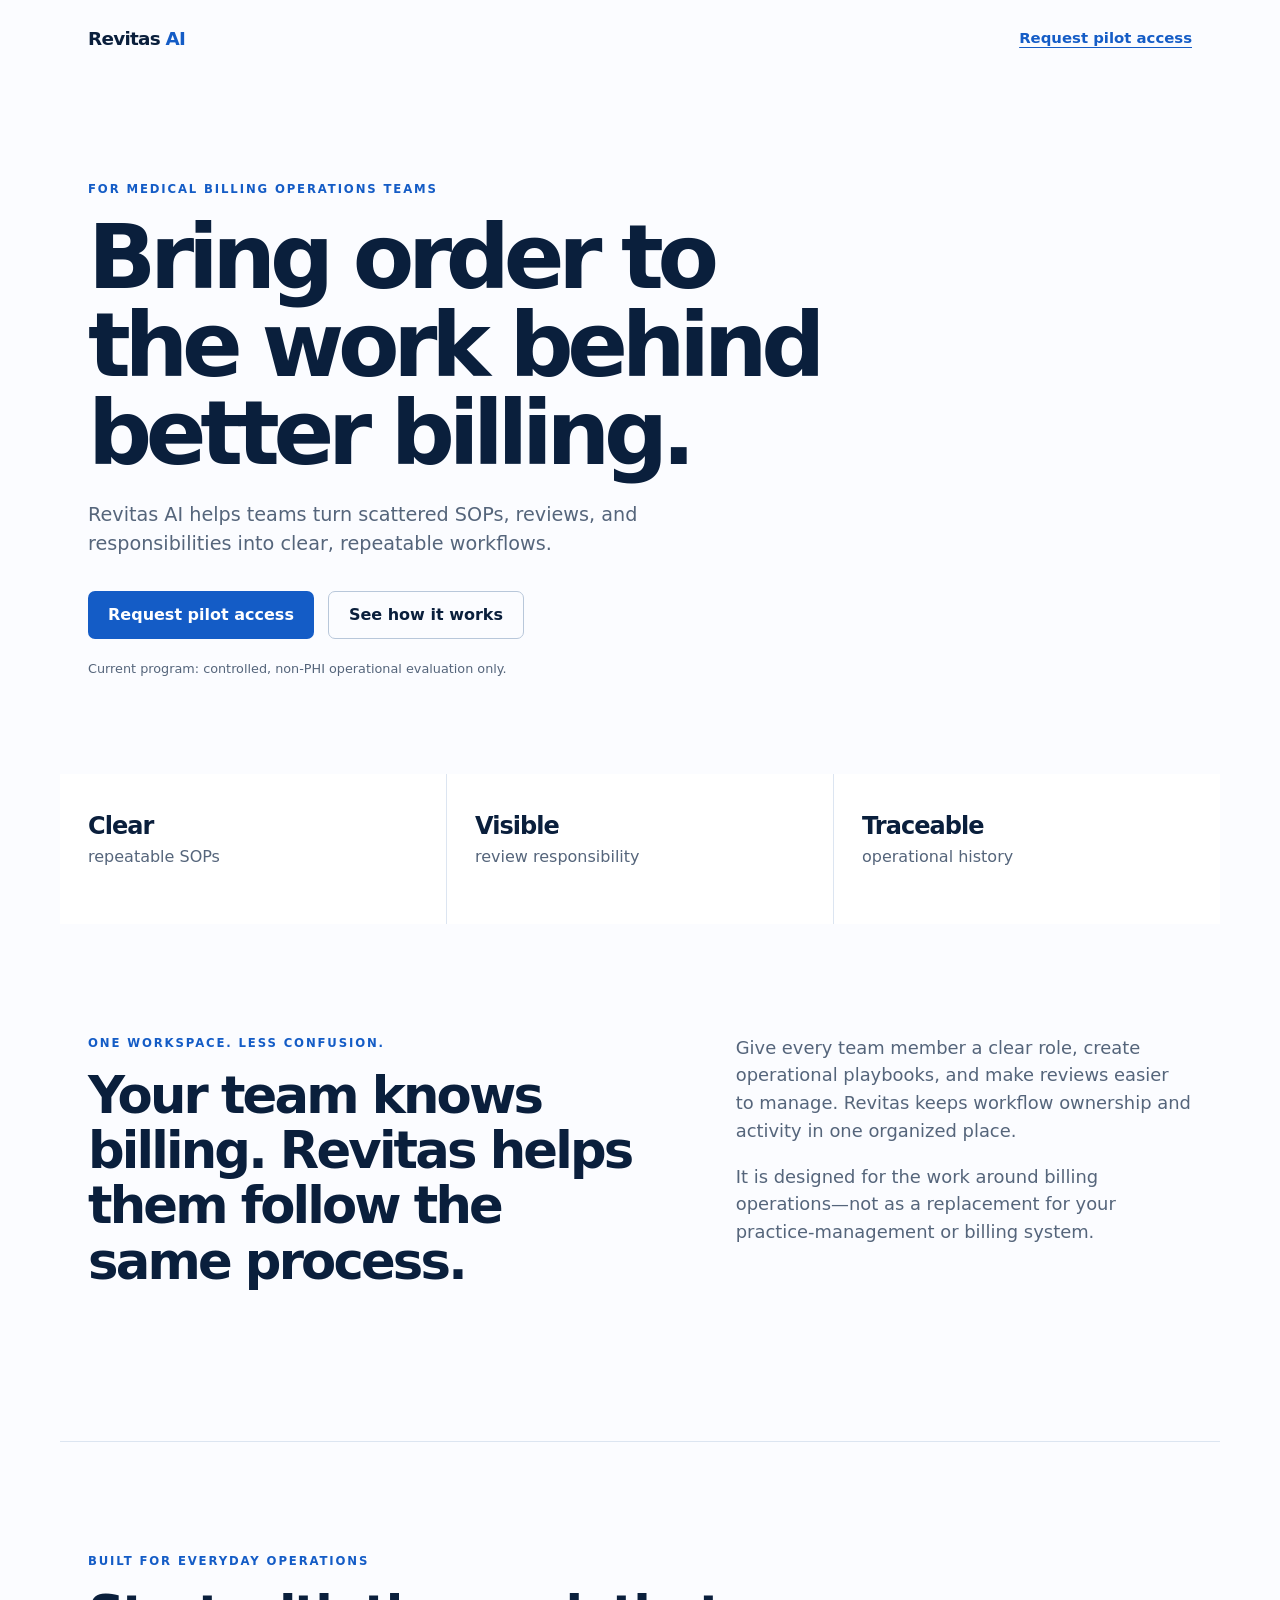
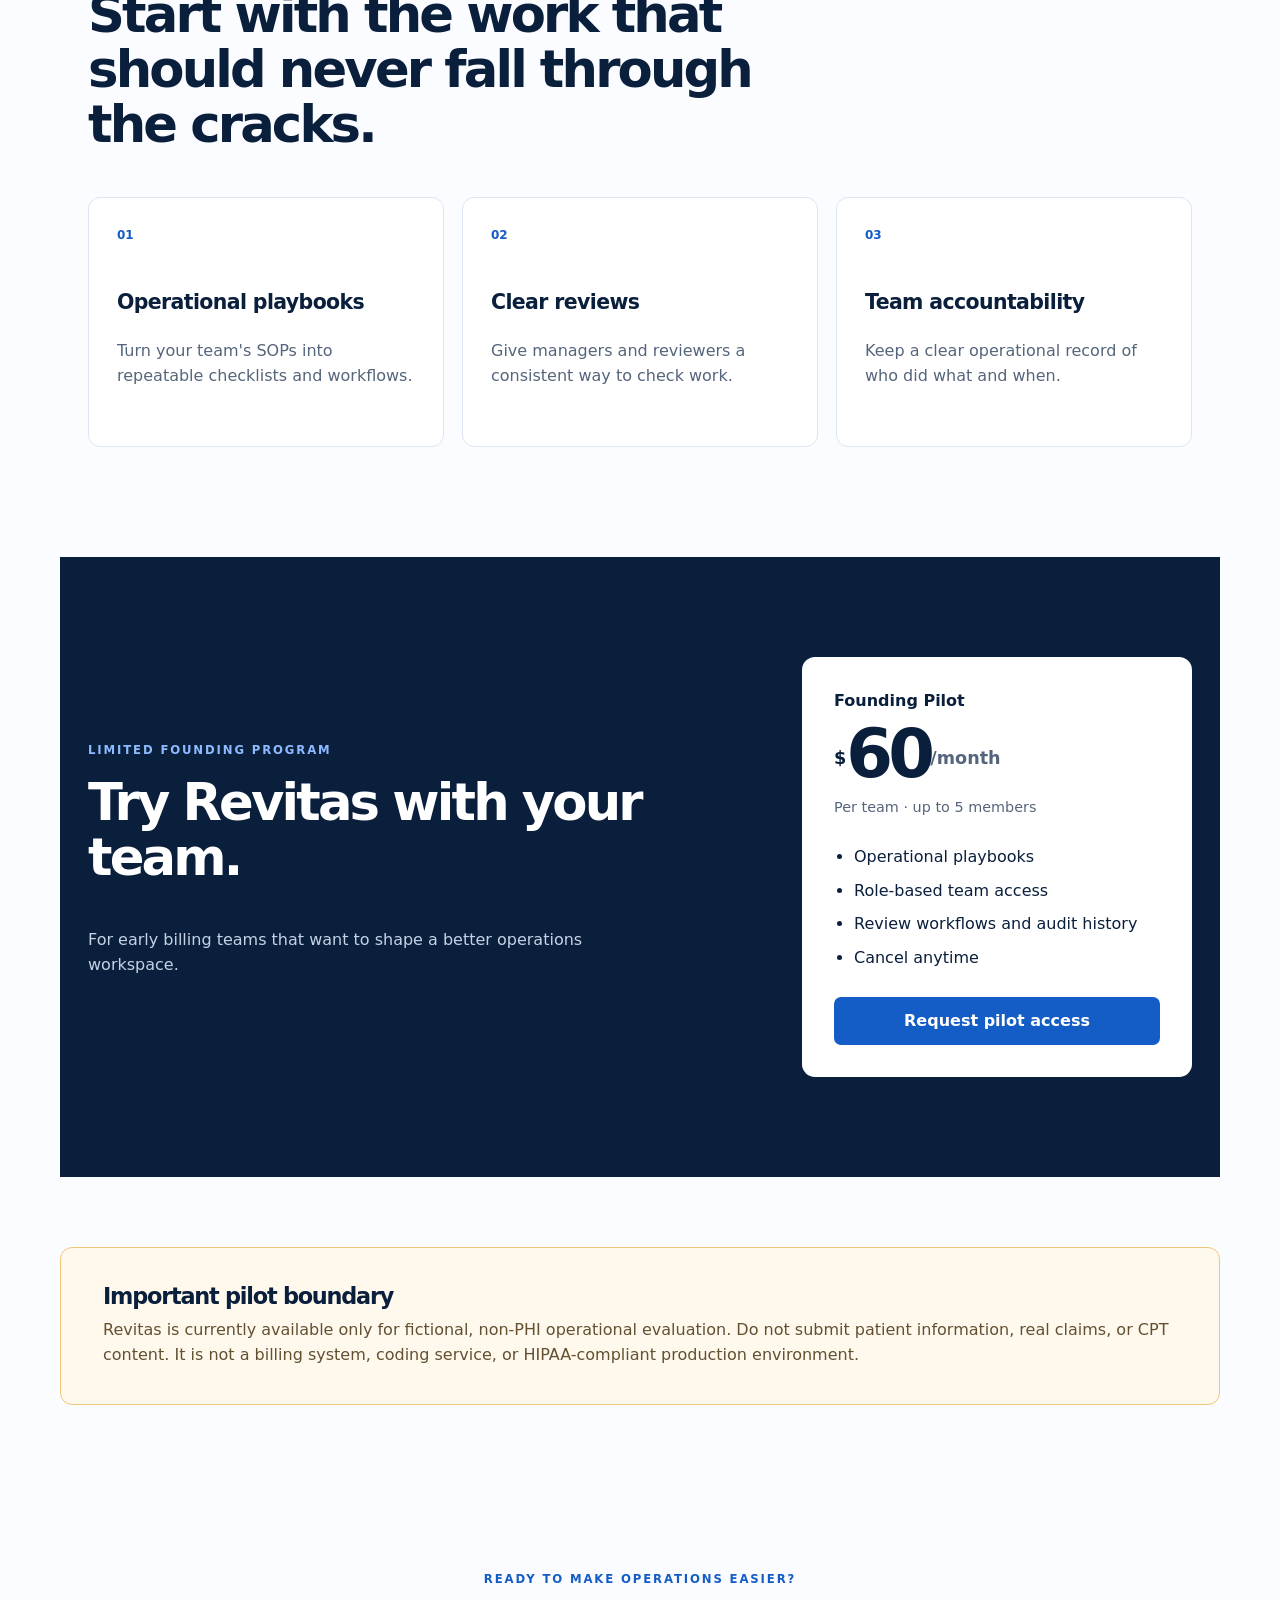
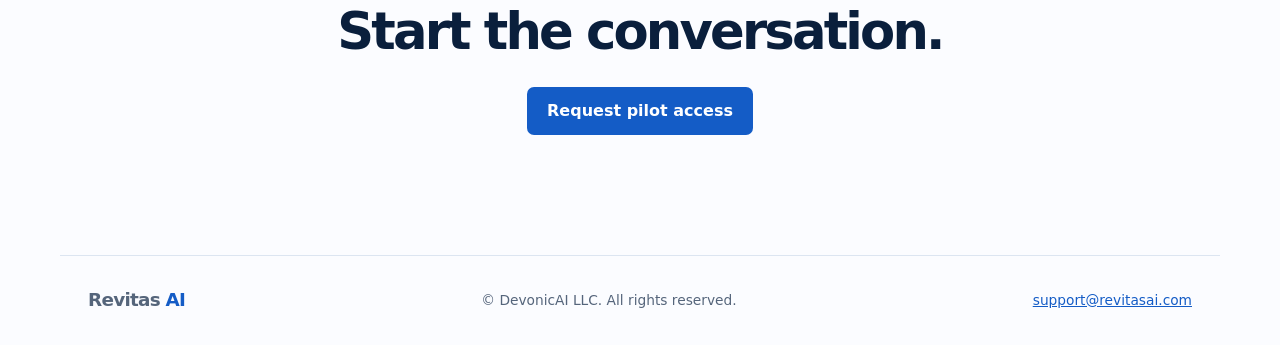
==== index.html @ 9c8fc2b5 "Add files via upload" ====
<!doctype html>
<html lang="en">
  <head>
    <meta charset="UTF-8" />
    <meta name="viewport" content="width=device-width, initial-scale=1.0" />
    <meta name="description" content="Revitas AI helps medical billing teams organize SOPs, reviews, and operational accountability." />
    <title>Revitas AI | Organized billing operations</title>
    <link rel="stylesheet" href="styles.css" />
  </head>
  <body>
    <header class="site-header">
      <a class="brand" href="#top" aria-label="Revitas AI home">Revitas <span>AI</span></a>
      <a class="header-cta" href="mailto:support@revitasai.com?subject=Revitas%20Founding%20Pilot%20request">Request pilot access</a>
    </header>

    <main id="top">
      <section class="hero">
        <p class="eyebrow">For medical billing operations teams</p>
        <h1>Bring order to the work behind better billing.</h1>
        <p class="lead">Revitas AI helps teams turn scattered SOPs, reviews, and responsibilities into clear, repeatable workflows.</p>
        <div class="actions">
          <a class="button primary" href="mailto:support@revitasai.com?subject=Revitas%20Founding%20Pilot%20request">Request pilot access</a>
          <a class="button secondary" href="#how-it-works">See how it works</a>
        </div>
        <p class="fine-print">Current program: controlled, non-PHI operational evaluation only.</p>
      </section>

      <section class="proof" aria-label="Operational outcomes">
        <article><strong>Clear</strong><span>repeatable SOPs</span></article>
        <article><strong>Visible</strong><span>review responsibility</span></article>
        <article><strong>Traceable</strong><span>operational history</span></article>
      </section>

      <section id="how-it-works" class="section split">
        <div>
          <p class="eyebrow">One workspace. Less confusion.</p>
          <h2>Your team knows billing. Revitas helps them follow the same process.</h2>
        </div>
        <div class="copy">
          <p>Give every team member a clear role, create operational playbooks, and make reviews easier to manage. Revitas keeps workflow ownership and activity in one organized place.</p>
          <p>It is designed for the work around billing operations—not as a replacement for your practice-management or billing system.</p>
        </div>
      </section>

      <section class="section cards-section">
        <p class="eyebrow">Built for everyday operations</p>
        <h2>Start with the work that should never fall through the cracks.</h2>
        <div class="cards">
          <article class="card">
            <div class="number">01</div>
            <h3>Operational playbooks</h3>
            <p>Turn your team's SOPs into repeatable checklists and workflows.</p>
          </article>
          <article class="card">
            <div class="number">02</div>
            <h3>Clear reviews</h3>
            <p>Give managers and reviewers a consistent way to check work.</p>
          </article>
          <article class="card">
            <div class="number">03</div>
            <h3>Team accountability</h3>
            <p>Keep a clear operational record of who did what and when.</p>
          </article>
        </div>
      </section>

      <section class="pricing">
        <div>
          <p class="eyebrow">Limited founding program</p>
          <h2>Try Revitas with your team.</h2>
          <p>For early billing teams that want to shape a better operations workspace.</p>
        </div>
        <article class="price-card">
          <p class="plan">Founding Pilot</p>
          <p class="price"><span>$</span>60<small>/month</small></p>
          <p class="seat-note">Per team · up to 5 members</p>
          <ul>
            <li>Operational playbooks</li>
            <li>Role-based team access</li>
            <li>Review workflows and audit history</li>
            <li>Cancel anytime</li>
          </ul>
          <a class="button primary full" href="mailto:support@revitasai.com?subject=Revitas%20Founding%20Pilot%20request">Request pilot access</a>
        </article>
      </section>

      <section class="notice">
        <h2>Important pilot boundary</h2>
        <p>Revitas is currently available only for fictional, non-PHI operational evaluation. Do not submit patient information, real claims, or CPT content. It is not a billing system, coding service, or HIPAA-compliant production environment.</p>
      </section>

      <section class="closing">
        <p class="eyebrow">Ready to make operations easier?</p>
        <h2>Start the conversation.</h2>
        <a class="button primary" href="mailto:support@revitasai.com?subject=Revitas%20Founding%20Pilot%20request">Request pilot access</a>
      </section>
    </main>

    <footer>
      <a class="brand" href="#top">Revitas <span>AI</span></a>
      <p>© <span id="year"></span> DevonicAI LLC. All rights reserved.</p>
      <a href="mailto:support@revitasai.com">support@revitasai.com</a>
    </footer>
    <script src="script.js"></script>
  </body>
</html>
---- styles.css ----
:root { --ink:#0a1f3c; --blue:#145cc6; --sky:#eaf2ff; --line:#dce5f1; --muted:#55657b; --paper:#fbfcff; }
* { box-sizing:border-box; }
html { scroll-behavior:smooth; }
body { margin:0; background:var(--paper); color:var(--ink); font:16px/1.55 Inter, ui-sans-serif, system-ui, -apple-system, BlinkMacSystemFont, "Segoe UI", sans-serif; }
a { color:inherit; }
.site-header, main > section, footer { max-width:1160px; margin:0 auto; }
.site-header { height:78px; display:flex; align-items:center; justify-content:space-between; padding:0 28px; }
.brand { font-size:1.15rem; font-weight:800; text-decoration:none; letter-spacing:-.04em; }
.brand span { color:var(--blue); }
.header-cta { color:var(--blue); font-size:.93rem; font-weight:700; text-underline-offset:4px; }
.hero { padding:102px 28px 82px; max-width:850px; margin-left:max(0px, calc((100vw - 1160px)/2)); }
.eyebrow { margin:0 0 16px; color:var(--blue); font-size:.73rem; font-weight:800; letter-spacing:.16em; text-transform:uppercase; }
h1,h2,h3,p { margin-top:0; }
h1 { max-width:780px; margin-bottom:22px; font-size:clamp(3.2rem,7vw,6.4rem); line-height:.98; letter-spacing:-.07em; }
h2 { max-width:720px; font-size:clamp(2rem,4vw,3.5rem); line-height:1.08; letter-spacing:-.055em; }
h3 { font-size:1.28rem; letter-spacing:-.03em; }
.lead { max-width:650px; color:var(--muted); font-size:1.2rem; }
.actions { display:flex; gap:14px; flex-wrap:wrap; margin-top:32px; }
.button { display:inline-flex; align-items:center; justify-content:center; min-height:48px; padding:0 20px; border-radius:7px; font-weight:800; text-decoration:none; }
.primary { background:var(--blue); color:#fff; }
.secondary { border:1px solid #b8c7da; }
.fine-print { margin-top:20px; color:var(--muted); font-size:.8rem; }
.proof { display:grid; grid-template-columns:repeat(3,1fr); gap:1px; background:var(--line); }
.proof article { min-height:150px; padding:34px 28px; background:#fff; }
.proof strong { display:block; font-size:1.5rem; letter-spacing:-.04em; }
.proof span { color:var(--muted); }
.section { padding:110px 28px; }
.split { display:grid; grid-template-columns:1.1fr .9fr; gap:90px; }
.copy { color:var(--muted); font-size:1.12rem; }
.cards-section { border-top:1px solid var(--line); }
.cards { display:grid; grid-template-columns:repeat(3,1fr); gap:18px; margin-top:45px; }
.card { min-height:250px; padding:28px; border:1px solid var(--line); background:#fff; border-radius:12px; }
.number { margin-bottom:42px; color:var(--blue); font-size:.75rem; font-weight:800; }
.card p { color:var(--muted); }
.pricing { display:grid; grid-template-columns:1fr 390px; gap:70px; align-items:center; padding:100px 28px; background:var(--ink); color:#fff; }
.pricing > div { padding-left:0; }
.pricing .eyebrow { color:#8ebaff; }
.pricing > div > p:last-child { color:#c5d2e5; max-width:500px; }
.price-card { padding:32px; border-radius:13px; background:#fff; color:var(--ink); }
.plan { margin-bottom:7px; font-weight:800; }
.price { margin-bottom:0; font-size:4.2rem; font-weight:800; letter-spacing:-.07em; line-height:1; }
.price span,.price small { font-size:1.1rem; letter-spacing:0; vertical-align:middle; }
.price small { color:var(--muted); font-weight:600; }
.seat-note { margin-top:8px; color:var(--muted); font-size:.9rem; }
ul { padding-left:20px; margin:26px 0; }
li { margin:9px 0; }
.full { width:100%; }
.notice { margin:70px auto; padding:36px 42px; border:1px solid #f0c77a; border-radius:12px; background:#fff9ed; }
.notice h2 { margin-bottom:10px; font-size:1.4rem; }
.notice p { margin-bottom:0; color:#625031; }
.closing { padding:95px 28px 120px; text-align:center; }
.closing h2 { margin:0 auto 28px; }
footer { display:flex; align-items:center; justify-content:space-between; gap:18px; padding:30px 28px; border-top:1px solid var(--line); color:var(--muted); font-size:.86rem; }
footer p { margin:0; }
footer a:last-child { color:var(--blue); }
@media (max-width:760px) { .site-header { padding:0 20px; } .header-cta { font-size:.8rem; } .hero { padding:70px 20px 60px; } .proof,.cards,.split,.pricing { grid-template-columns:1fr; } .proof article { min-height:auto; } .section,.pricing { padding:70px 20px; } .split { gap:20px; } .pricing { gap:36px; } .notice { margin:35px 20px; padding:28px 24px; } footer { flex-direction:column; align-items:flex-start; padding:28px 20px; } }
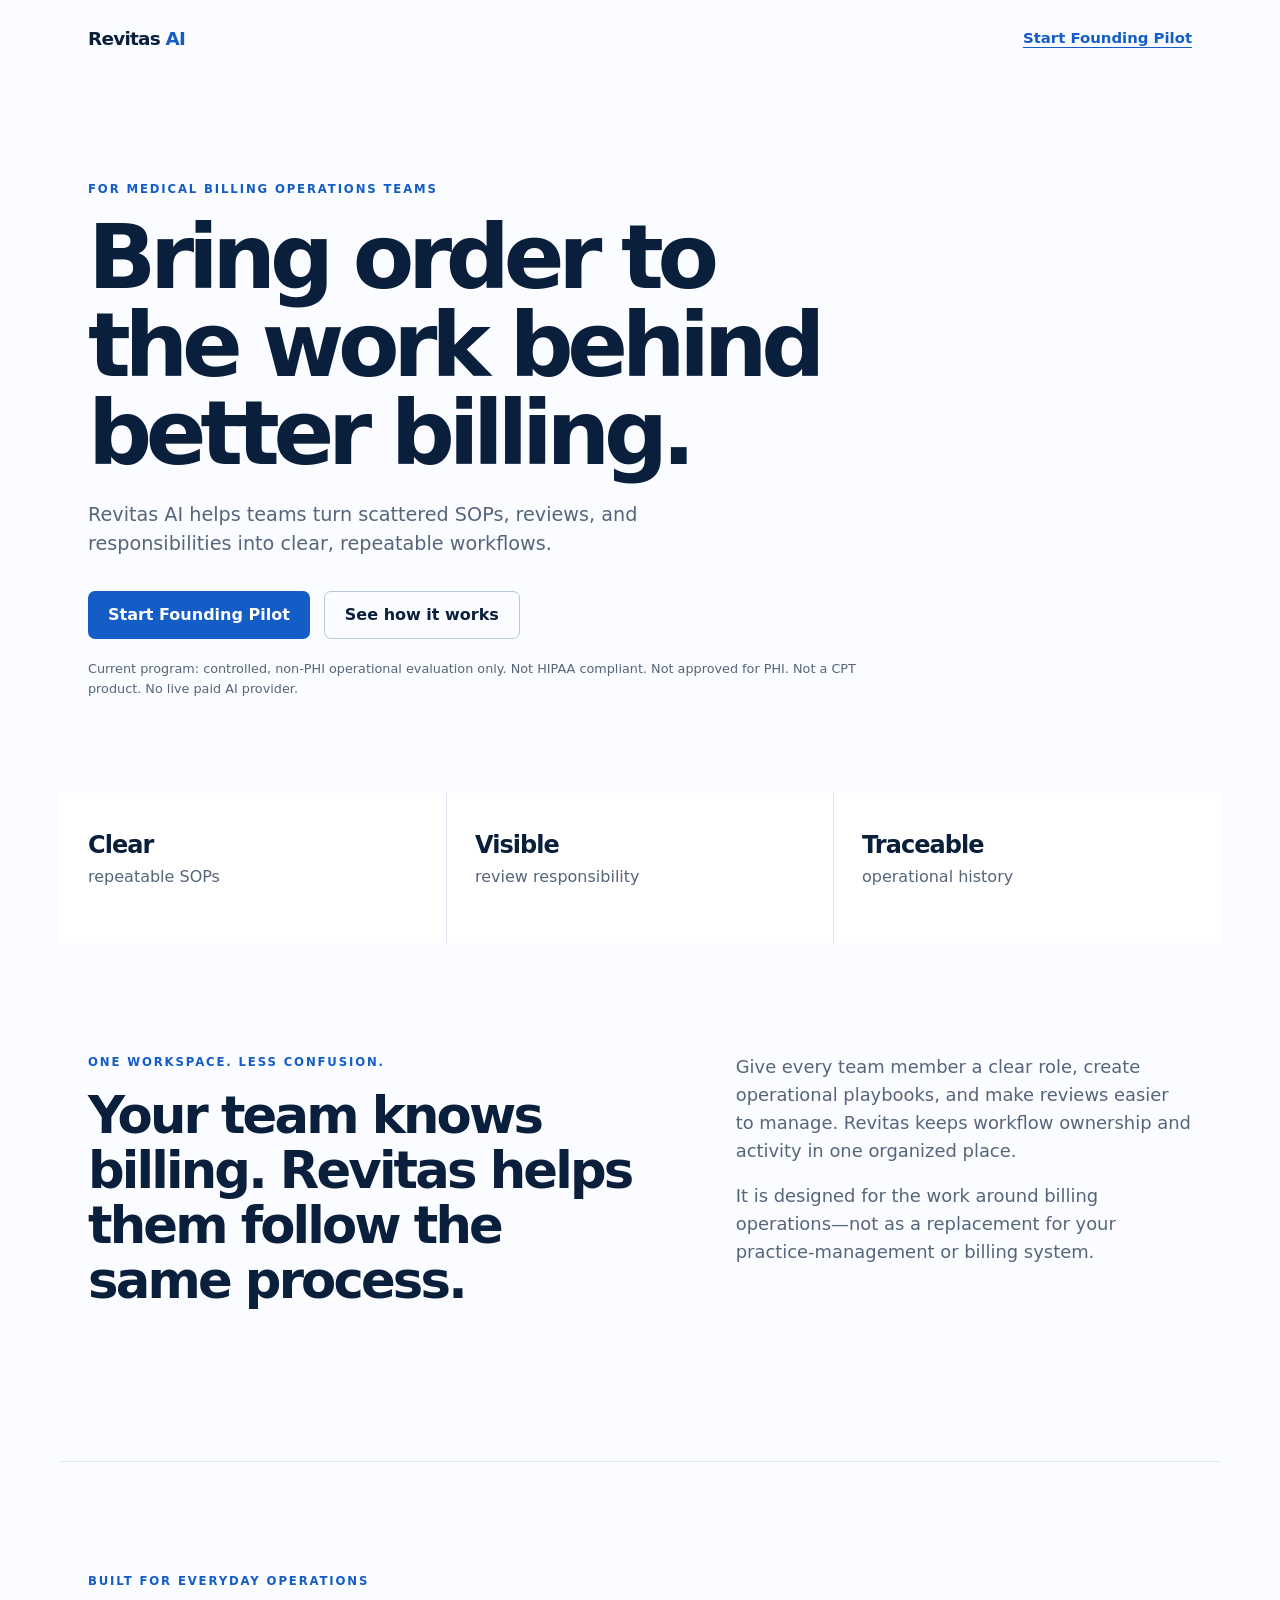
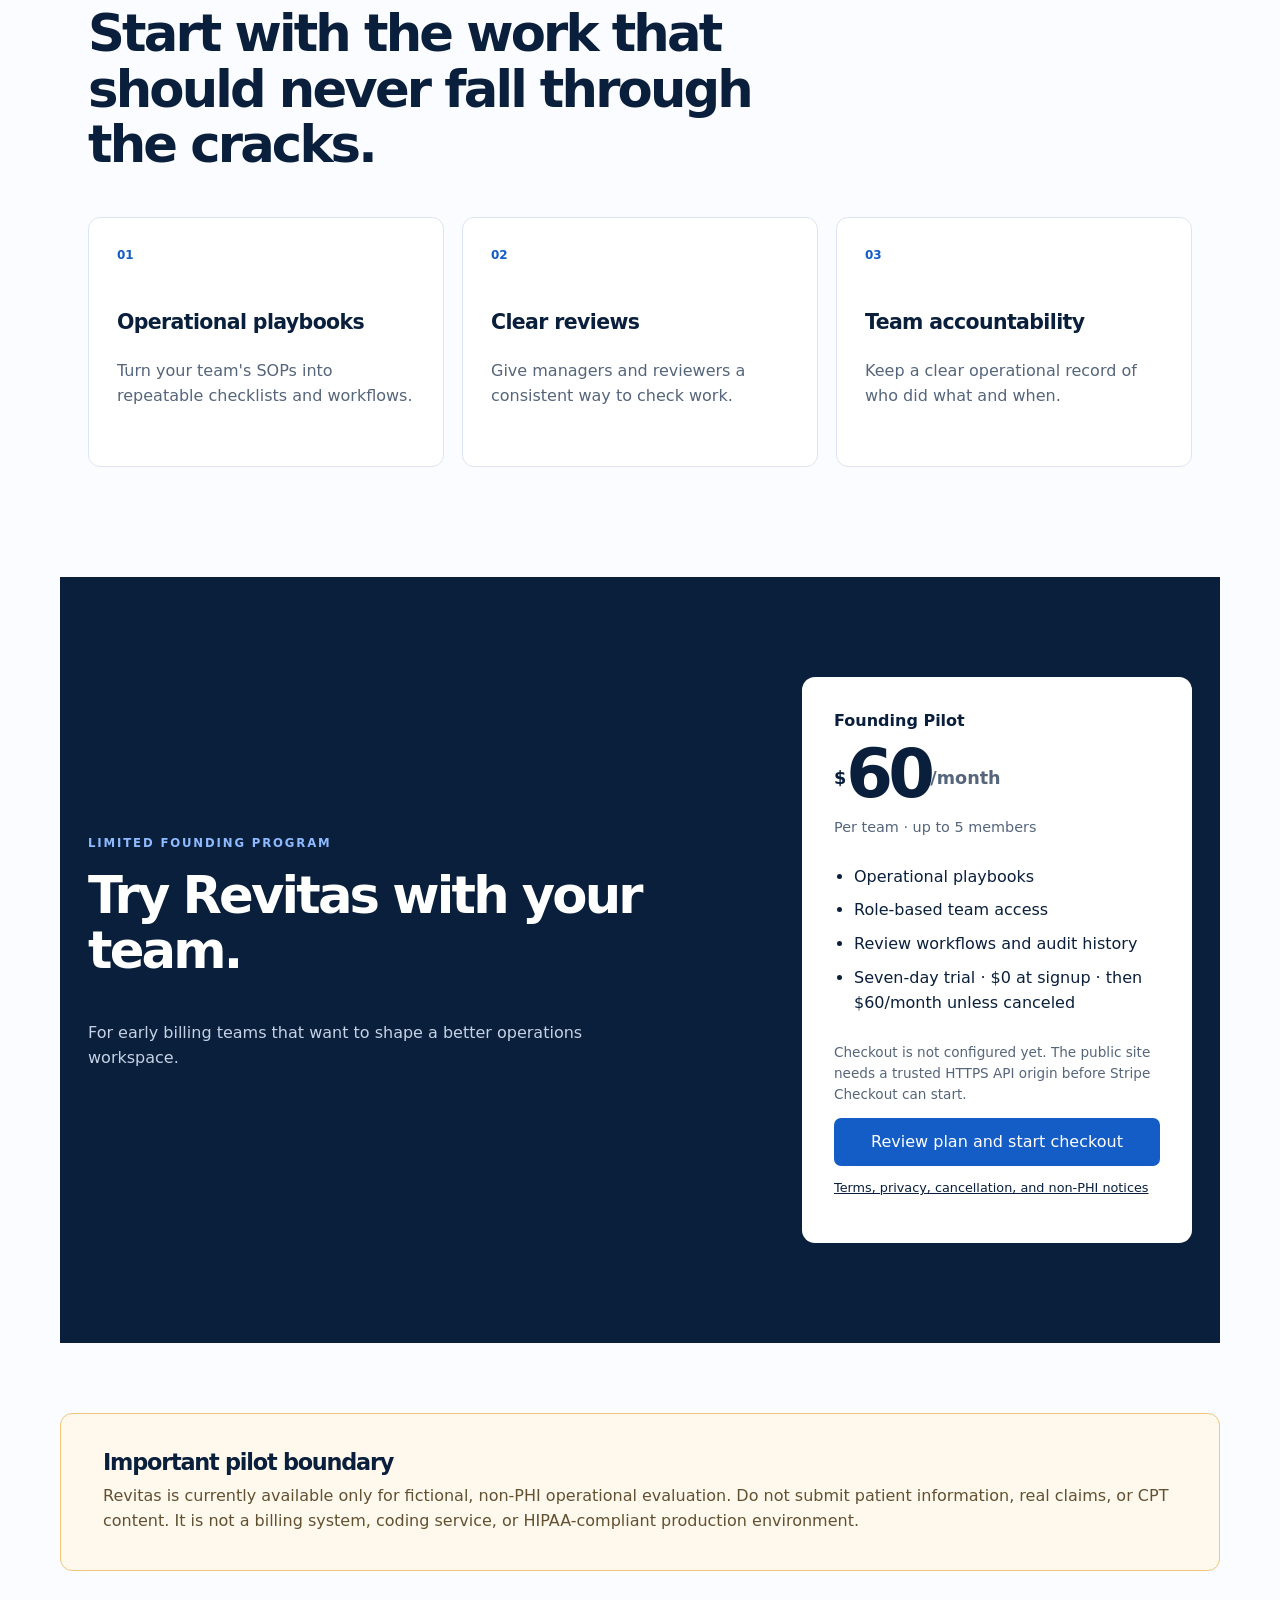
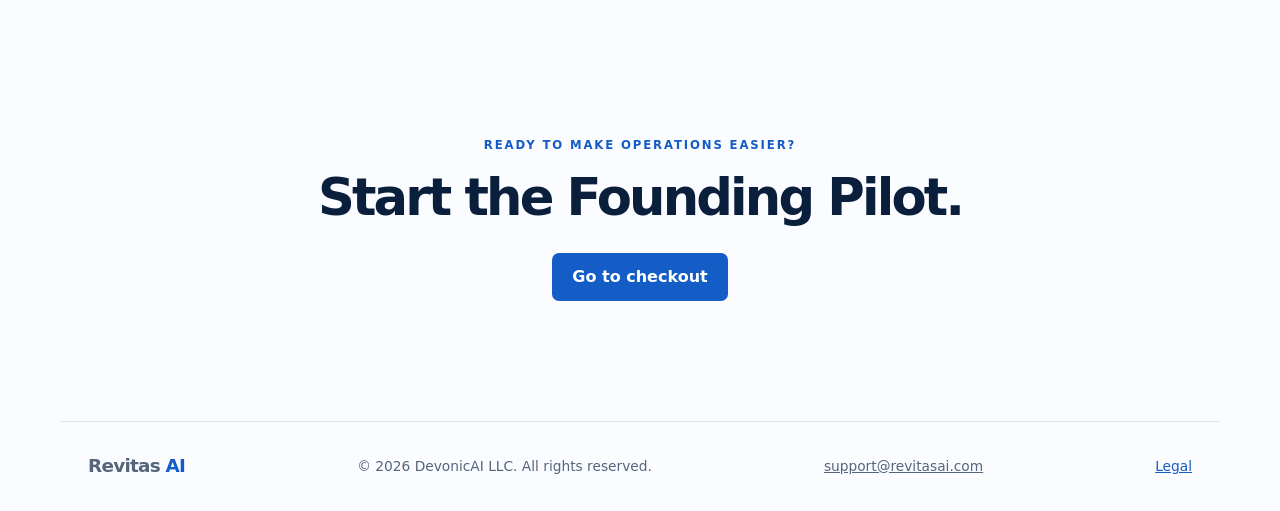
==== commit afebb37c: "feat: add Founding Pilot checkout CTA flow Co-authored-by: Cursor <cursoragent@cursor.com>" ====
--- a/index.html
+++ b/index.html
@@ -1,5 +1,5 @@
 <!doctype html>
-<html lang="en">
+<html lang="en" data-api-base="">
   <head>
     <meta charset="UTF-8" />
     <meta name="viewport" content="width=device-width, initial-scale=1.0" />
@@ -10,7 +10,7 @@
   <body>
     <header class="site-header">
       <a class="brand" href="#top" aria-label="Revitas AI home">Revitas <span>AI</span></a>
-      <a class="header-cta" href="mailto:support@revitasai.com?subject=Revitas%20Founding%20Pilot%20request">Request pilot access</a>
+      <a class="header-cta" href="#founding-pilot">Start Founding Pilot</a>
     </header>
 
     <main id="top">
@@ -19,10 +19,10 @@
         <h1>Bring order to the work behind better billing.</h1>
         <p class="lead">Revitas AI helps teams turn scattered SOPs, reviews, and responsibilities into clear, repeatable workflows.</p>
         <div class="actions">
-          <a class="button primary" href="mailto:support@revitasai.com?subject=Revitas%20Founding%20Pilot%20request">Request pilot access</a>
+          <a class="button primary" href="#founding-pilot">Start Founding Pilot</a>
           <a class="button secondary" href="#how-it-works">See how it works</a>
         </div>
-        <p class="fine-print">Current program: controlled, non-PHI operational evaluation only.</p>
+        <p class="fine-print">Current program: controlled, non-PHI operational evaluation only. Not HIPAA compliant. Not approved for PHI. Not a CPT product. No live paid AI provider.</p>
       </section>
 
       <section class="proof" aria-label="Operational outcomes">
@@ -64,7 +64,7 @@
         </div>
       </section>
 
-      <section class="pricing">
+      <section id="founding-pilot" class="pricing">
         <div>
           <p class="eyebrow">Limited founding program</p>
           <h2>Try Revitas with your team.</h2>
@@ -78,9 +78,12 @@
             <li>Operational playbooks</li>
             <li>Role-based team access</li>
             <li>Review workflows and audit history</li>
-            <li>Cancel anytime</li>
+            <li>Seven-day trial · $0 at signup · then $60/month unless canceled</li>
           </ul>
-          <a class="button primary full" href="mailto:support@revitasai.com?subject=Revitas%20Founding%20Pilot%20request">Request pilot access</a>
+          <div id="quote-panel" class="quote-panel" hidden></div>
+          <p id="checkout-status" class="quote-status" role="status"></p>
+          <button type="button" class="button primary full" id="start-checkout" data-founding-checkout>Review plan and start checkout</button>
+          <p class="legal-links"><a href="legal.html">Terms, privacy, cancellation, and non-PHI notices</a></p>
         </article>
       </section>
 
@@ -91,8 +94,8 @@
 
       <section class="closing">
         <p class="eyebrow">Ready to make operations easier?</p>
-        <h2>Start the conversation.</h2>
-        <a class="button primary" href="mailto:support@revitasai.com?subject=Revitas%20Founding%20Pilot%20request">Request pilot access</a>
+        <h2>Start the Founding Pilot.</h2>
+        <a class="button primary" href="#founding-pilot">Go to checkout</a>
       </section>
     </main>
 
@@ -100,6 +103,7 @@
       <a class="brand" href="#top">Revitas <span>AI</span></a>
       <p>© <span id="year"></span> DevonicAI LLC. All rights reserved.</p>
       <a href="mailto:support@revitasai.com">support@revitasai.com</a>
+      <a href="legal.html">Legal</a>
     </footer>
     <script src="script.js"></script>
   </body>
--- a/styles.css
+++ b/styles.css
@@ -45,6 +45,10 @@
 ul { padding-left:20px; margin:26px 0; }
 li { margin:9px 0; }
 .full { width:100%; }
+button.button { border:0; cursor:pointer; font:inherit; }
+.quote-panel { margin:16px 0; color:var(--muted); font-size:.9rem; }
+.quote-status { min-height:3em; color:var(--muted); font-size:.85rem; }
+.legal-links { margin-top:12px; font-size:.8rem; }
 .notice { margin:70px auto; padding:36px 42px; border:1px solid #f0c77a; border-radius:12px; background:#fff9ed; }
 .notice h2 { margin-bottom:10px; font-size:1.4rem; }
 .notice p { margin-bottom:0; color:#625031; }
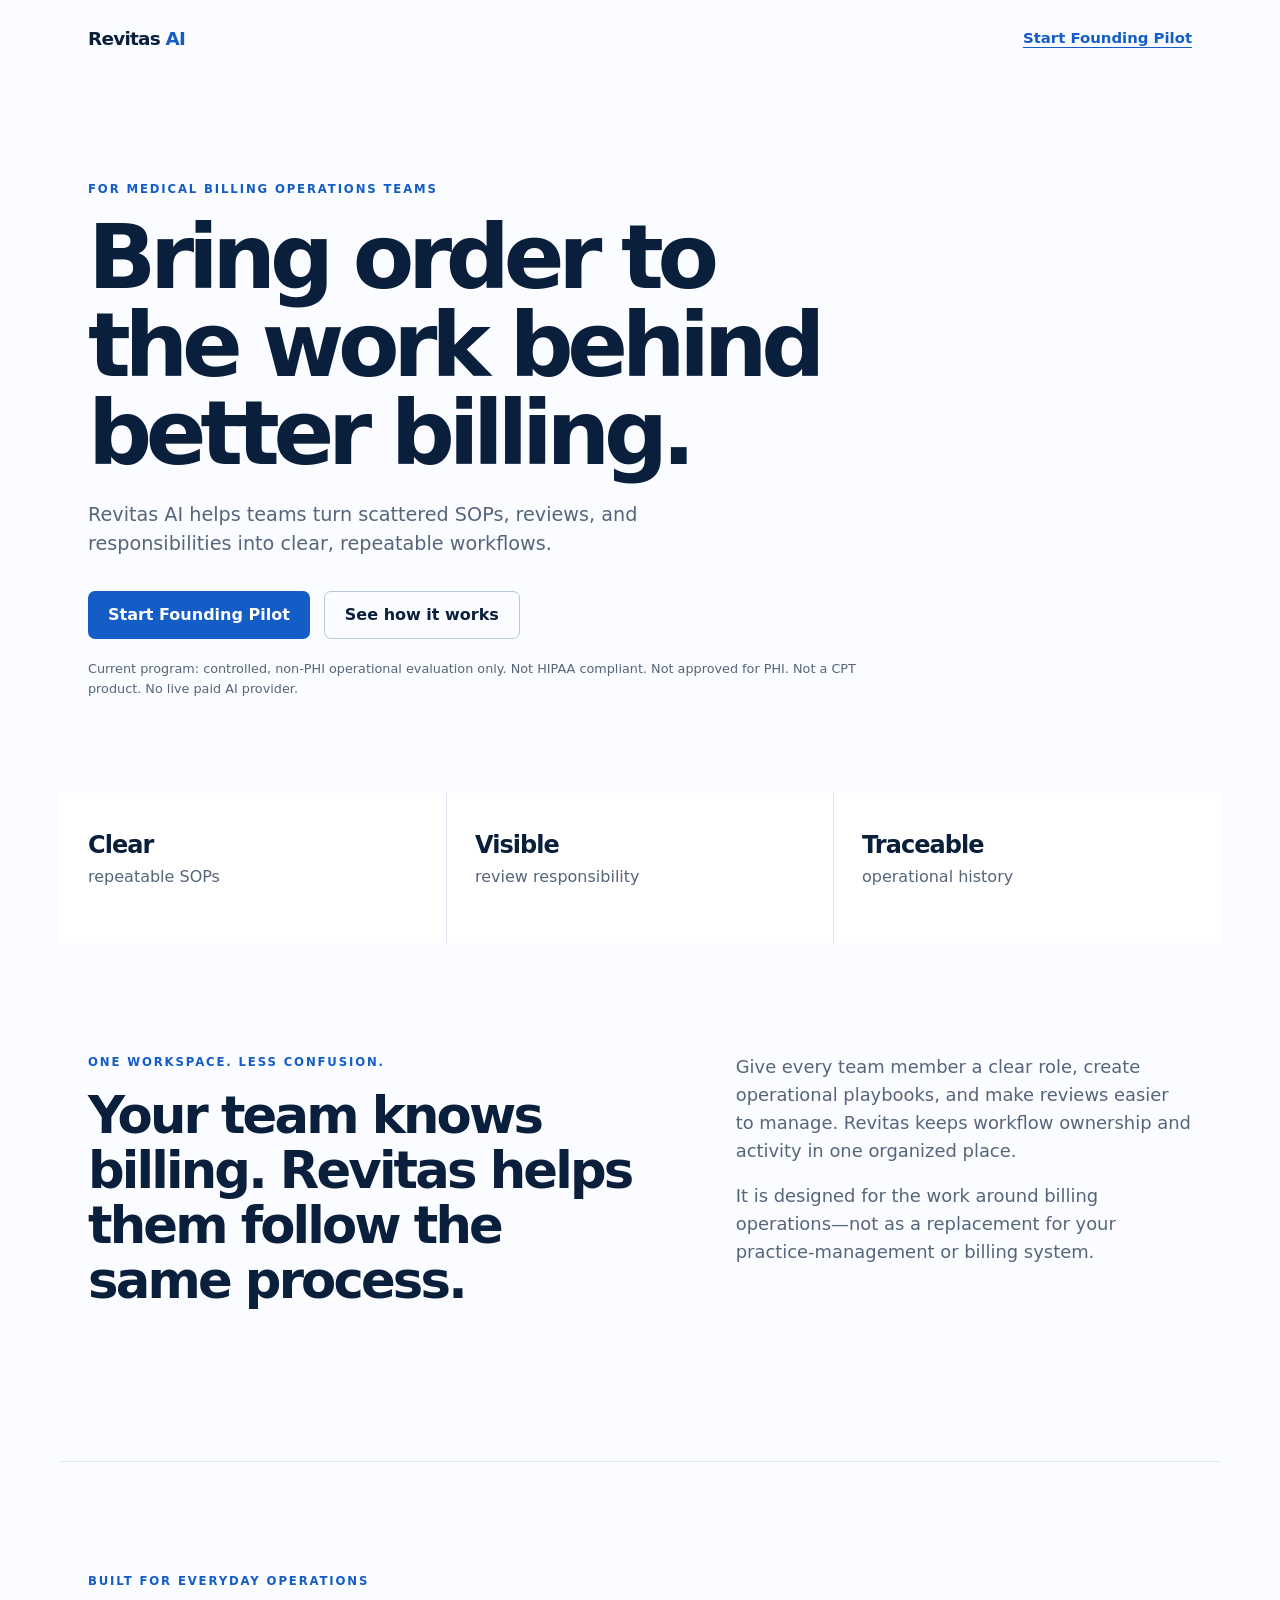
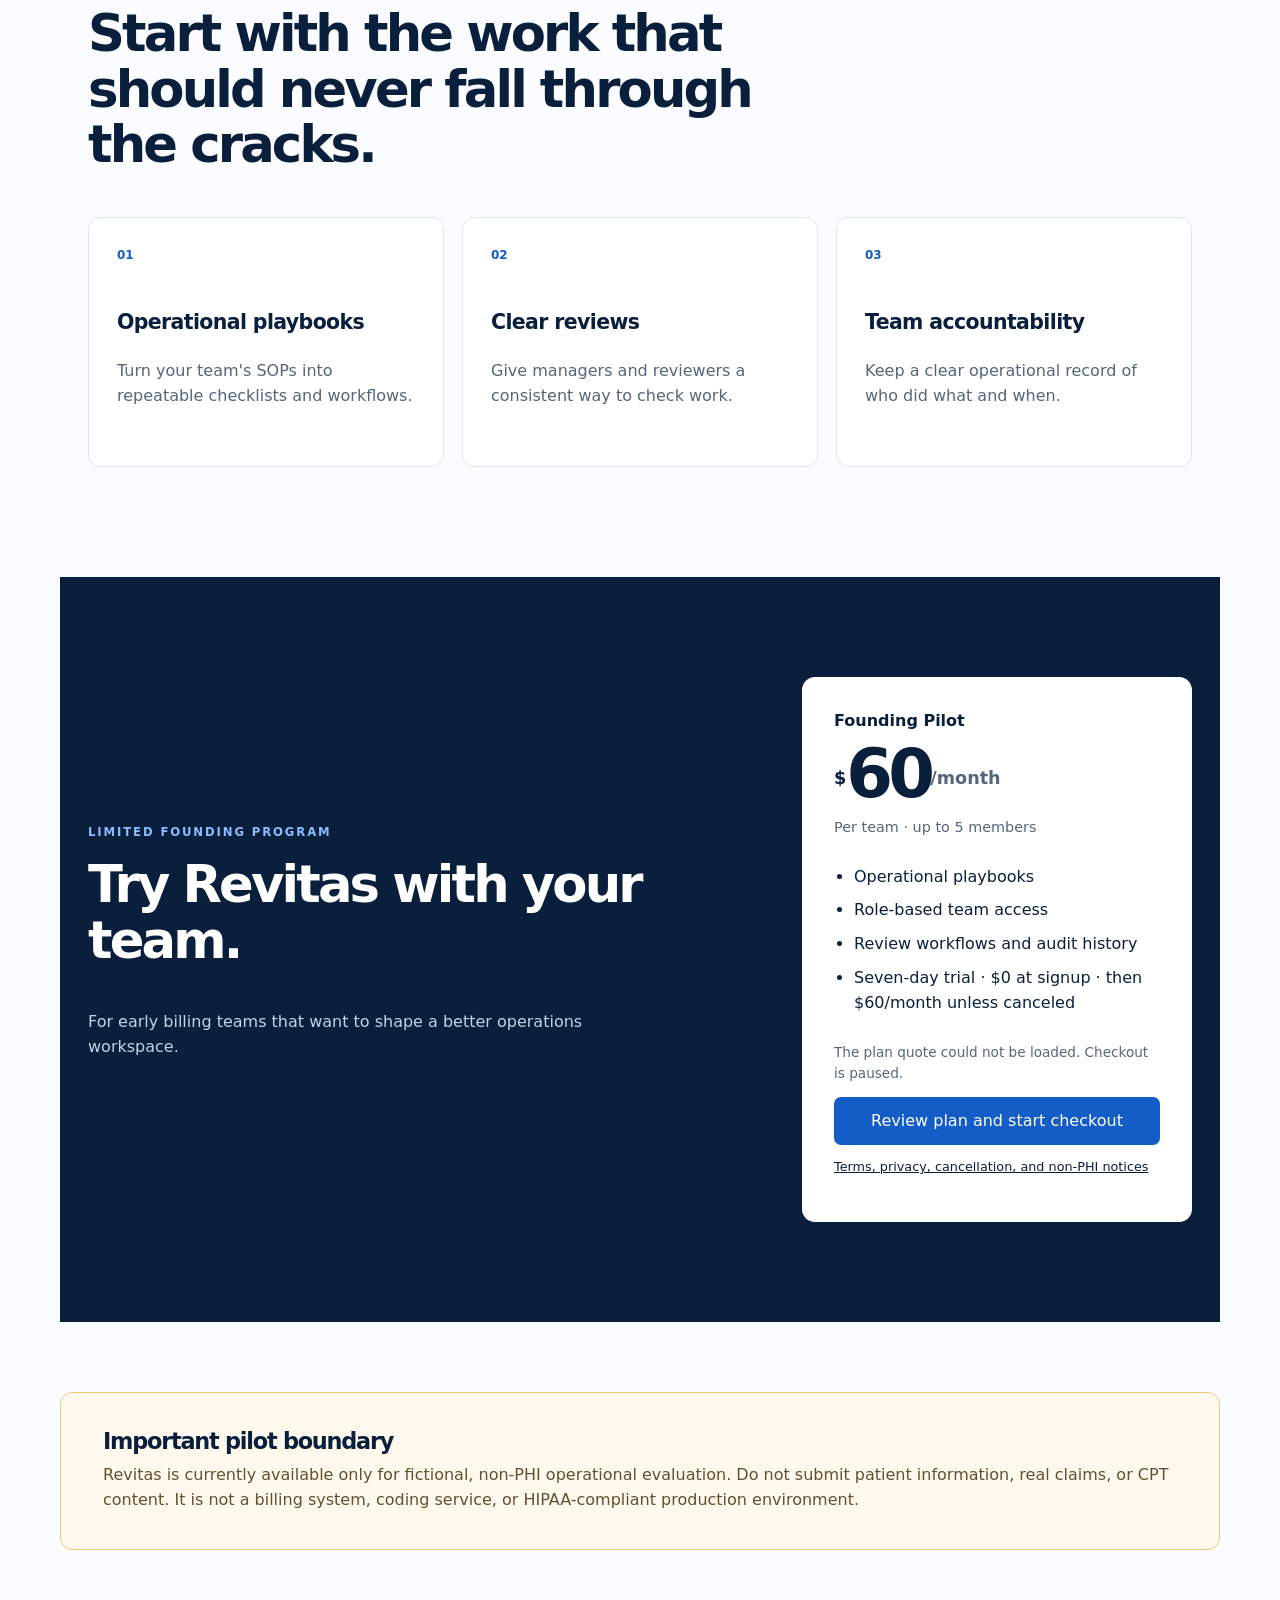
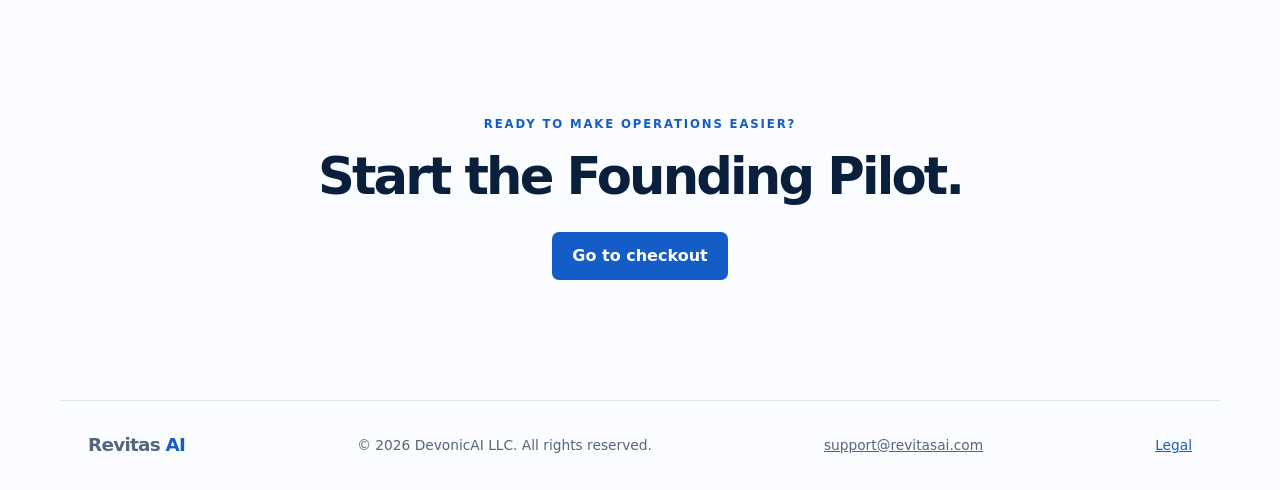
==== commit 69d3207a: "test: configure staging checkout preview" ====
--- a/index.html
+++ b/index.html
@@ -1,5 +1,5 @@
 <!doctype html>
-<html lang="en" data-api-base="">
+<html lang="en" data-api-base="https://revitas-nonphi-backend.onrender.com">
   <head>
     <meta charset="UTF-8" />
     <meta name="viewport" content="width=device-width, initial-scale=1.0" />
@@ -82,7 +82,7 @@
           </ul>
           <div id="quote-panel" class="quote-panel" hidden></div>
           <p id="checkout-status" class="quote-status" role="status"></p>
-          <button type="button" class="button primary full" id="start-checkout" data-founding-checkout>Review plan and start checkout</button>
+          <button type="button" class="button primary full" id="start-checkout" data-founding-checkout disabled>Review plan and start checkout</button>
           <p class="legal-links"><a href="legal.html">Terms, privacy, cancellation, and non-PHI notices</a></p>
         </article>
       </section>
